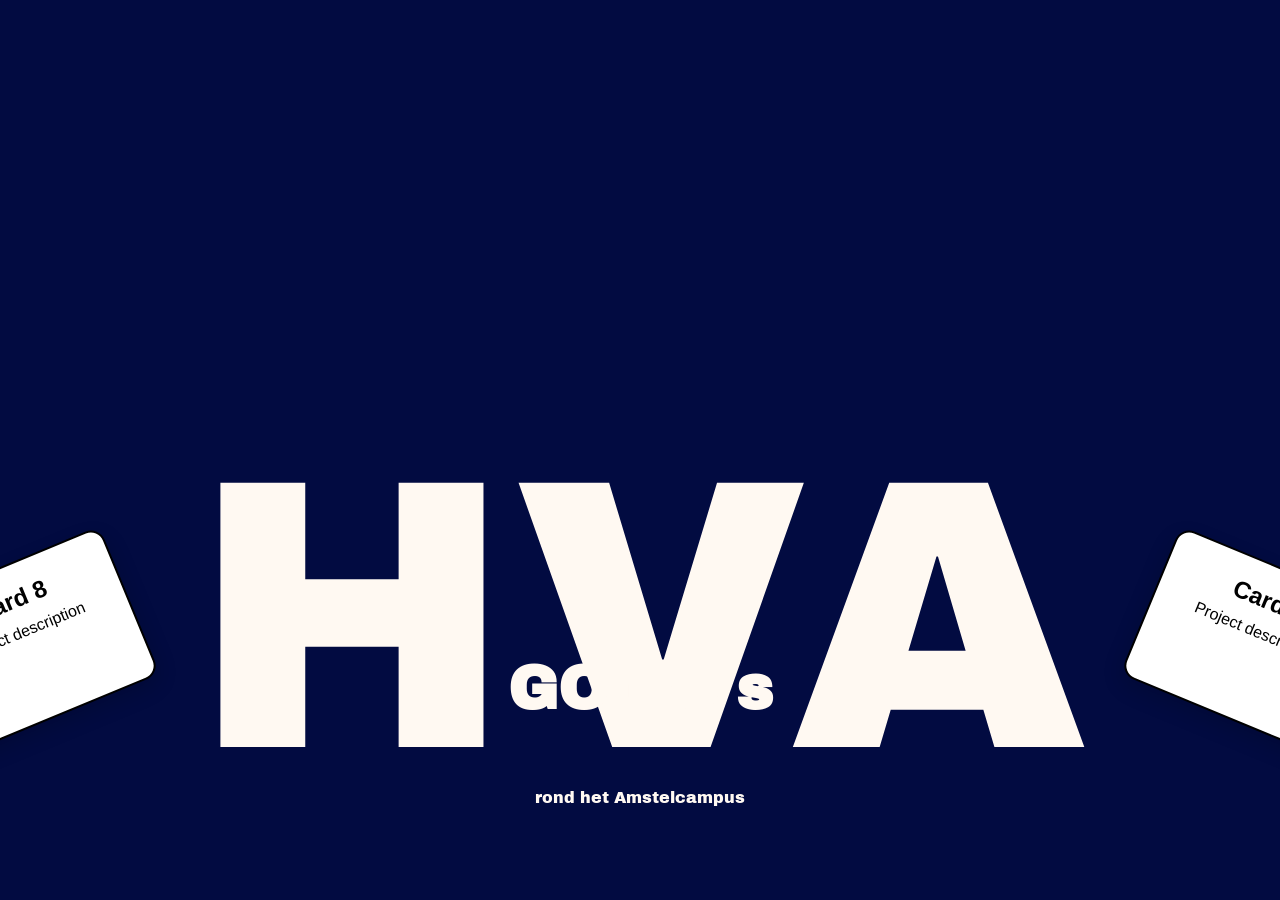
==== goto-page/index.html @ 212cba42 "locatia pagina" ====
<!DOCTYPE html>
<html lang="en">
<head>
    <meta charset="UTF-8">
    <meta name="viewport" content="width=device-width, initial-scale=1.0">

    <title>Circle Slider</title>

    <link rel="stylesheet" href="styles/style.css">
</head>

<body>

    <section class="slider">

        <h1 class="hva">HVA</h1>

        <div class="circle-text">
            <h1>GO-TO's</h1>
            <p>
                rond het Amstelcampus
            </p>
        </div>


        <div class="wheel-window">

            <div class="circle" id="circle">

                <article class="card">
                    <h2>Card 1</h2>
                    <p>Project description</p>
                </article>

                <article class="card">
                    <h2>Card 2</h2>
                    <p>Project description</p>
                </article>

                <article class="card">
                    <h2>Card 3</h2>
                    <p>Project description</p>
                </article>

                <article class="card">
                    <h2>Card 4</h2>
                    <p>Project description</p>
                </article>

                <article class="card">
                    <h2>Card 5</h2>
                    <p>Project description</p>
                </article>

                <article class="card">
                    <h2>Card 6</h2>
                    <p>Project description</p>
                </article>

                <article class="card">
                    <h2>Card 7</h2>
                    <p>Project description</p>
                </article>

                <article class="card">
                    <h2>Card 8</h2>
                    <p>Project description</p>
                </article>

            </div>

        </div>

    </section>


    <script src="scripts/script.js"></script>

</body>
</html>
---- goto-page/styles/style.css ----
@import url('https://fonts.googleapis.com/css2?family=Archivo+Black&family=Google+Sans:ital,opsz,wght@0,17..18,400..700;1,17..18,400..700&family=Rock+Salt&display=swap%27');
* {
    box-sizing: border-box;
}


body {
    margin: 0;

    font-family: Arial, sans-serif;

    background-color: #020b41;
}


/* Whole screen */

.slider {
    width: 100%;
    height: 100vh;

    position: relative;

    overflow: hidden;
}

/* Text that stays still */
.hva{
    color: #FFF9F2;
    font-size: 30vw; /* vw, zodat het automatische aanpast op maat van scherm */
    margin-top: 32vw; /* vw, zodat het automatische aanpast op maat van scherm */
    text-align: center;
    
   font-family: "Archivo Black", sans-serif;

   font-weight: 400;

   font-style: normal;
   position: relative;
    animation: fadeIn 1s;
}

@keyframes fadeIn{
  from{
    opacity: 0;
    top: -20px;
  }
  to{
    opacity: 1;
    top: 0;
  }
}

.circle-text {
    width: 600px;
    color: #FFF9F2;
    position: absolute;

    left: 50%;
    bottom: 90px;

    transform: translateX(-50%);

    text-align: center;

    z-index: 10;
    font-family: "Archivo Black", sans-serif;
    animation: TextIn 2s;
}

@keyframes TextIn {
    from{
        opacity: 0;
        bottom: 0;
    }
    to{
        opacity: 1;
        bottom: 90px;
    }
}

.circle-text h1 {
    margin-bottom: 5vw;
    font-size: 60px;
}


.circle-text p {
    margin: 0;

    font-size: 16px;
    line-height: 1.5;
}


/* Visible area for the cards */

.wheel-window {
    width: 1100px;
    height: 260px;

    position: absolute;

    left: 50%;
    bottom: 0;

    transform: translateX(-50%);
    animation: slideIn 2s;

}

@keyframes slideIn {
    from{
        height: 0;
    }

    to{
        height: 260px;
    }
}


/* Big rotating circle */

.circle {
    width: 3600px;
    height: 3600px;

    position: absolute;

    left: 50%;
    top: -20em;

    border-radius: 50%;

opacity: 0;

    animation:
        circleIntro 2s ease-out forwards,
        rotateCircle 200s linear 2s infinite;
}


/* Pause when hovering over the cards */

.circle:hover {
    animation-play-state: paused;
}


/* Rotation */
@keyframes circleIntro {
    from {
        opacity: 0;
        transform: translateX(-50%) rotate(-20deg);
    }

    to {
        opacity: 1;
        transform: translateX(-50%) rotate(0deg);
    }
}

@keyframes rotateCircle {

    from {
        transform: translateX(-50%) rotate(0deg);
    }

    to {
        transform: translateX(-50%) rotate(360deg);
    }

}


/* Cards */

.card {
    width: 220px;
    height: 160px;

    position: absolute;

    padding: 20px;

    background-color: white;

    border: 2px solid black;
    border-radius: 15px;

    text-align: center;

    box-shadow: 0 8px 20px rgba(0, 0, 0, 0.15);

    /* --rotate is set by animation.js, --scale changes on hover below */
    transform: translate(-50%, -50%) rotate(var(--rotate, 0deg)) scale(var(--scale, 1));

    transition: transform 0.3s ease, box-shadow 0.3s ease;
}


/* Zoom in the card the mouse is over */

.card:hover {
    --scale: 1.25;

    z-index: 5;

    box-shadow: 0 12px 28px rgba(0, 0, 0, 0.3);
}


.card h2 {
    margin: 0 0 10px;
}


.card p {
    margin: 0;
}
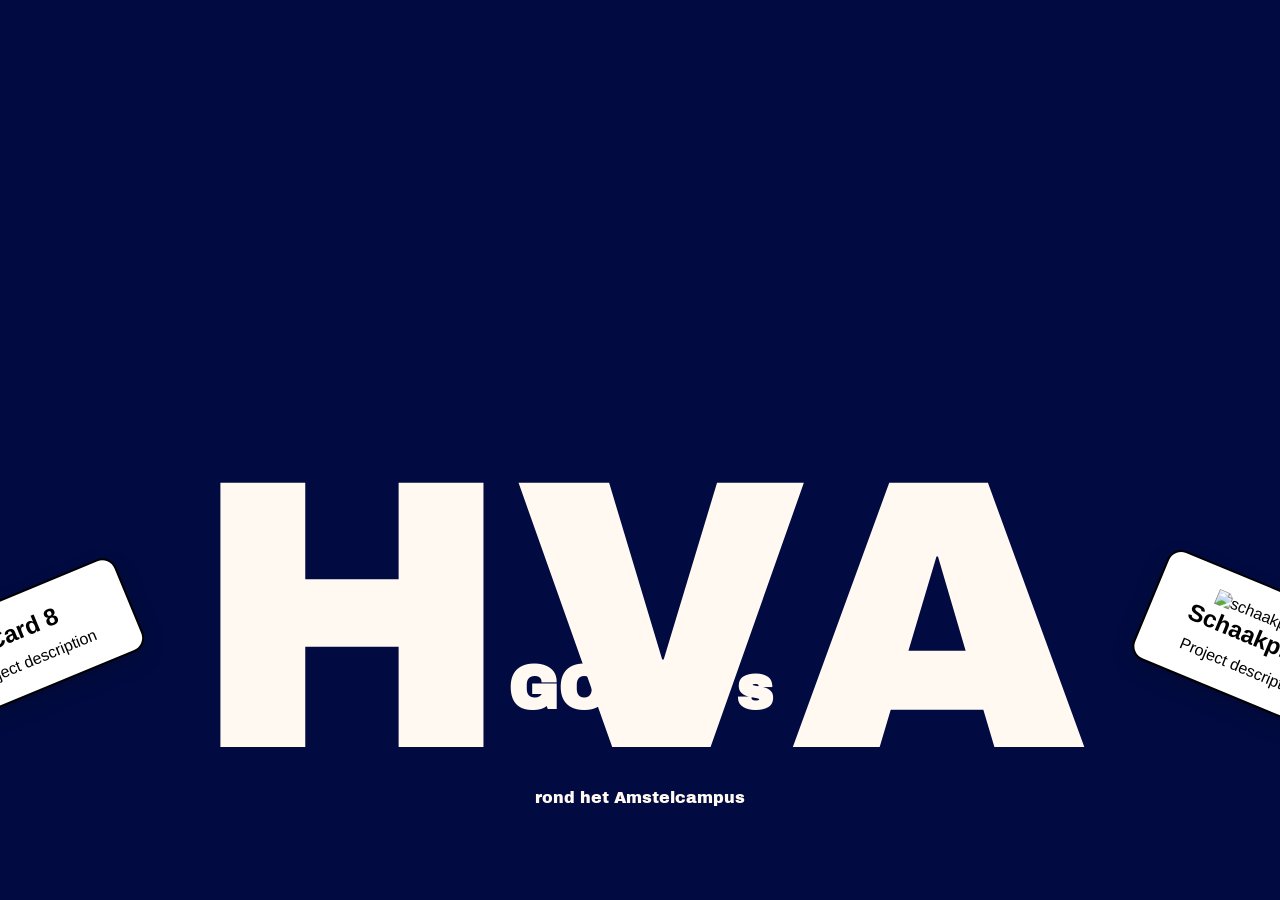
==== commit cb54aede: "assets locatie assets toegevoegd" ====
--- a/goto-page/index.html
+++ b/goto-page/index.html
@@ -13,7 +13,7 @@
 
     <section class="slider">
 
-        <h1 class="hva">HVA</h1>
+        <h2 class="hva">HVA</h1>
 
         <div class="circle-text">
             <h1>GO-TO's</h1>
@@ -28,13 +28,14 @@
             <div class="circle" id="circle">
 
                 <article class="card">
-                    <h2>Card 1</h2>
+                    <img src="assets/schaakplein.png" alt="schaakplein">
+                    <h2>Schaakplein</h2> 
                     <p>Project description</p>
                 </article>
 
                 <article class="card">
-                    <h2>Card 2</h2>
-                    <p>Project description</p>
+                    <h2>AMFI</h2>
+                    <p>Bij de AMFI kun je een ruimte vinden om rustig in te werken, leuk als je een keer in een andere omgeving wilt zitten.</p>
                 </article>
 
                 <article class="card">
--- a/goto-page/styles/style.css
+++ b/goto-page/styles/style.css
@@ -179,25 +179,20 @@
 
 .card {
     width: 220px;
-    height: 160px;
-
-    position: absolute;
-
+    height: fit-content;
+    position: absolute;
     padding: 20px;
-
     background-color: white;
-
     border: 2px solid black;
     border-radius: 15px;
-
     text-align: center;
-
     box-shadow: 0 8px 20px rgba(0, 0, 0, 0.15);
 
     /* --rotate is set by animation.js, --scale changes on hover below */
     transform: translate(-50%, -50%) rotate(var(--rotate, 0deg)) scale(var(--scale, 1));
 
     transition: transform 0.3s ease, box-shadow 0.3s ease;
+
 }
 
 
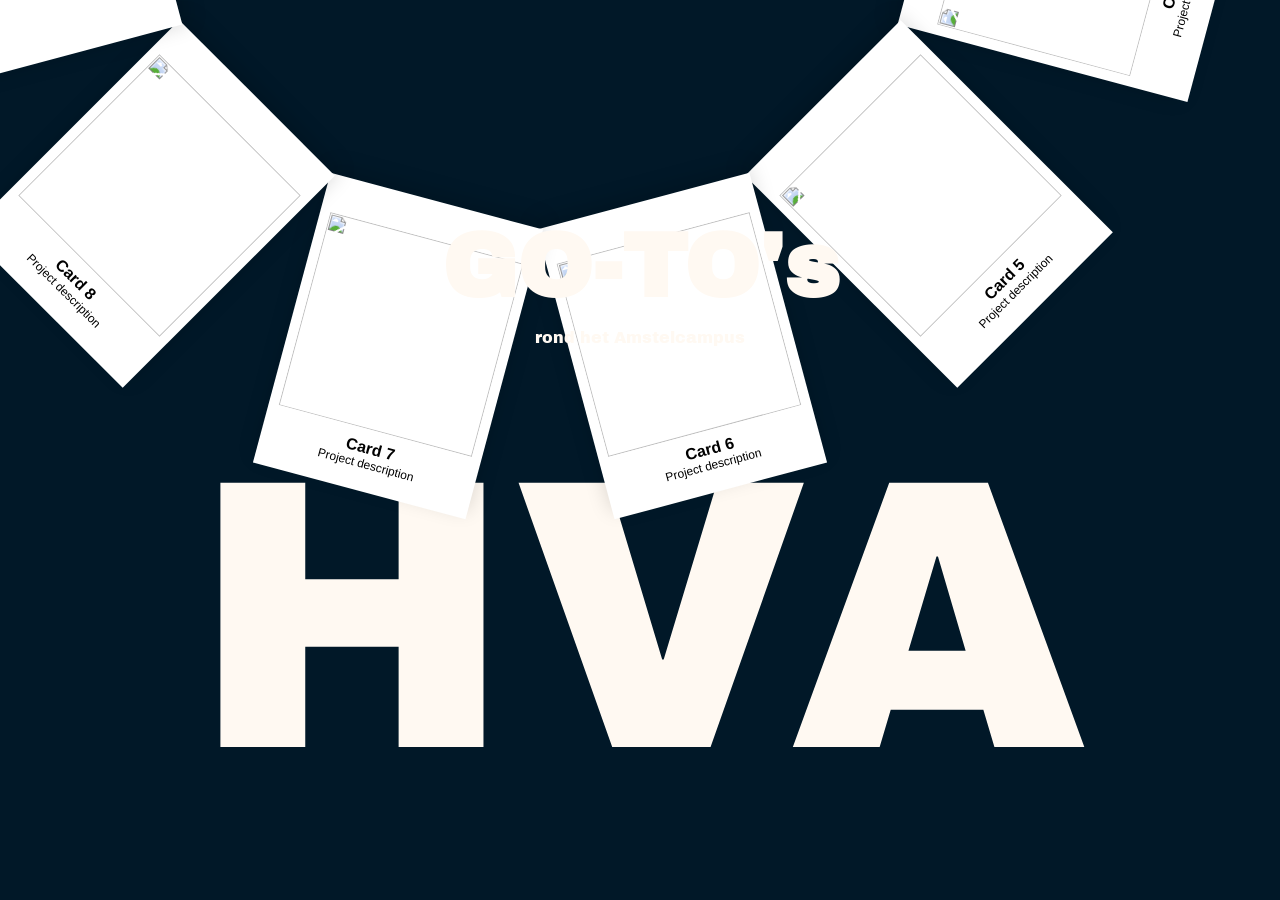
==== commit dae93238: "added imgs" ====
--- a/goto-page/index.html
+++ b/goto-page/index.html
@@ -13,7 +13,7 @@
 
     <section class="slider">
 
-        <h2 class="hva">HVA</h1>
+        <h2 class="hva">HVA</h2>
 
         <div class="circle-text">
             <h1>GO-TO's</h1>
@@ -25,47 +25,74 @@
 
         <div class="wheel-window">
 
-            <div class="circle" id="circle">
+            <div class="circle inverted" id="circle" data-radius="550">
 
                 <article class="card">
-                    <img src="assets/schaakplein.png" alt="schaakplein">
+                    <p>Project description</p>
                     <h2>Schaakplein</h2> 
-                    <p>Project description</p>
+                    <img src="../assets/Schaakplein.png">
                 </article>
 
                 <article class="card">
+                    <p>Bij de AMFI kun je een ruimte vinden om rustig in te werken, leuk als je een keer in een andere omgeving wilt zitten.</p>
                     <h2>AMFI</h2>
-                    <p>Bij de AMFI kun je een ruimte vinden om rustig in te werken, leuk als je een keer in een andere omgeving wilt zitten.</p>
+                    <img src="../assets/AMFI.png">
                 </article>
 
                 <article class="card">
+                    <p>Project description</p>
                     <h2>Card 3</h2>
-                    <p>Project description</p>
+                    <img src="../assets/bibliotheek-wibaut.png">
                 </article>
 
                 <article class="card">
-                    <h2>Card 4</h2>
                     <p>Project description</p>
+                    <h2>Card 3</h2>
+                    <img src="../assets/cafe-ko.png">
                 </article>
 
                 <article class="card">
+                    <p>Project description</p>
                     <h2>Card 5</h2>
-                    <p>Project description</p>
+                    <img src="../assets/kantine-wibaut.png">
                 </article>
 
                 <article class="card">
+                    <p>Project description</p>
                     <h2>Card 6</h2>
-                    <p>Project description</p>
+                    <img src="../assets/stellingkast-patta-wibaut.png">
                 </article>
 
                 <article class="card">
+                    <p>Project description</p>
                     <h2>Card 7</h2>
-                    <p>Project description</p>
+                    <img src="../assets/wibautplein.png">
                 </article>
 
                 <article class="card">
+                    <p>Project description</p>
                     <h2>Card 8</h2>
+                    <img src="../assets/yusu.png">
+                </article>
+
+                 <article class="card">
                     <p>Project description</p>
+                    <h2>Card 9</h2>
+                </article>
+
+                 <article class="card">
+                    <p>Project description</p>
+                    <h2>Card 10</h2>
+                </article>
+
+                 <article class="card">
+                    <p>Project description</p>
+                    <h2>Card 11</h2>
+                </article>
+
+                 <article class="card">
+                    <p>Project description</p>
+                    <h2>Card 12</h2>
                 </article>
 
             </div>
--- a/goto-page/styles/style.css
+++ b/goto-page/styles/style.css
@@ -10,7 +10,7 @@
 
     font-family: Arial, sans-serif;
 
-    background-color: #020b41;
+    background-color: #011828;
 }
 
 
@@ -58,7 +58,7 @@
     position: absolute;
 
     left: 50%;
-    bottom: 90px;
+    bottom: 43vw;
 
     transform: translateX(-50%);
 
@@ -66,7 +66,7 @@
 
     z-index: 10;
     font-family: "Archivo Black", sans-serif;
-    animation: TextIn 2s;
+    /* animation: TextIn 2s; */
 }
 
 @keyframes TextIn {
@@ -81,25 +81,21 @@
 }
 
 .circle-text h1 {
-    margin-bottom: 5vw;
-    font-size: 60px;
-}
-
+    margin: 0 0 10px;
+    font-size: 90px;
+}
 
 .circle-text p {
     margin: 0;
-
     font-size: 16px;
     line-height: 1.5;
 }
 
-
 /* Visible area for the cards */
 
 .wheel-window {
-    width: 1100px;
-    height: 260px;
-
+    width: 110vw;
+    height: 700px;
     position: absolute;
 
     left: 50%;
@@ -110,35 +106,24 @@
 
 }
 
-@keyframes slideIn {
-    from{
-        height: 0;
-    }
-
-    to{
-        height: 260px;
-    }
-}
-
-
 /* Big rotating circle */
 
 .circle {
-    width: 3600px;
-    height: 3600px;
+    width: 950px;
+    height: 950px;
 
     position: absolute;
 
     left: 50%;
-    top: -20em;
+    top: -760px;
 
     border-radius: 50%;
 
-opacity: 0;
+    opacity: 0;
 
     animation:
         circleIntro 2s ease-out forwards,
-        rotateCircle 200s linear 2s infinite;
+        rotateCircle 35s linear 2s infinite;
 }
 
 
@@ -174,44 +159,55 @@
 
 }
 
-
 /* Cards */
 
 .card {
     width: 220px;
-    height: fit-content;
+    height: 300px;
     position: absolute;
     padding: 20px;
     background-color: white;
-    border: 2px solid black;
-    border-radius: 15px;
-    text-align: center;
+    border: 0px solid black;
     box-shadow: 0 8px 20px rgba(0, 0, 0, 0.15);
+    display: flex;
+    align-items: center;
+    flex-direction: column;
 
     /* --rotate is set by animation.js, --scale changes on hover below */
     transform: translate(-50%, -50%) rotate(var(--rotate, 0deg)) scale(var(--scale, 1));
 
     transition: transform 0.3s ease, box-shadow 0.3s ease;
 
-}
-
+    p{
+        text-align: left;
+        transform: rotate(180deg);
+        font-size: 12px;
+    }
+
+    h2{
+        text-align: left;
+        transform: rotate(180deg);
+        font-size: 16px;
+       }
+    
+       img{
+        width: 200px;
+        height: 200px;
+        transform: rotate(180deg);
+    }
+}
 
 /* Zoom in the card the mouse is over */
-
 .card:hover {
     --scale: 1.25;
-
     z-index: 5;
-
     box-shadow: 0 12px 28px rgba(0, 0, 0, 0.3);
 }
-
 
 .card h2 {
     margin: 0 0 10px;
 }
 
-
 .card p {
     margin: 0;
 }
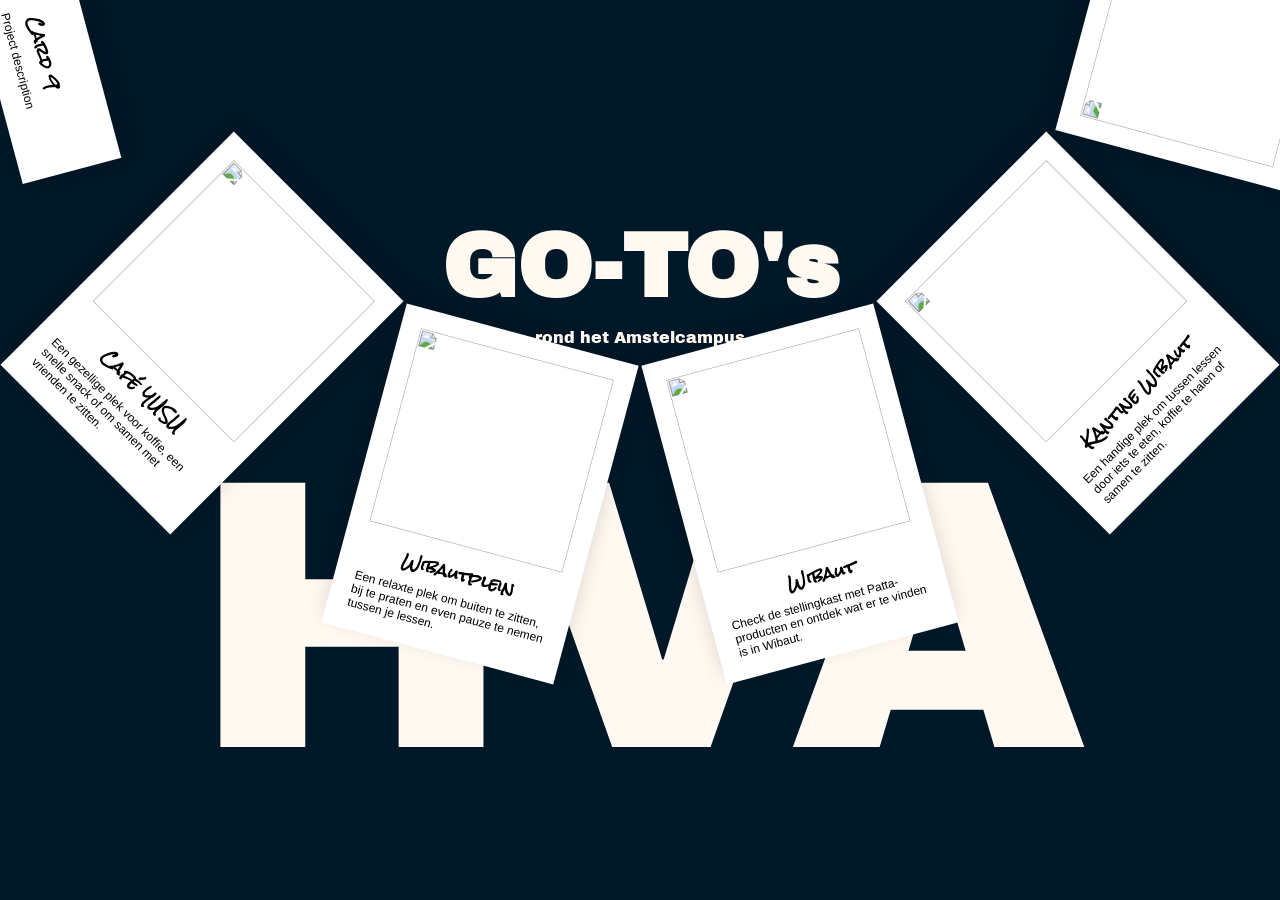
==== commit d6061cbf: "descriptions added ruimte tussen kaartjes en positie ook aangepast" ====
--- a/goto-page/index.html
+++ b/goto-page/index.html
@@ -4,7 +4,7 @@
     <meta charset="UTF-8">
     <meta name="viewport" content="width=device-width, initial-scale=1.0">
 
-    <title>Circle Slider</title>
+    <title>Go-to's op het Amstelcampus</title>
 
     <link rel="stylesheet" href="styles/style.css">
 </head>
@@ -28,50 +28,50 @@
             <div class="circle inverted" id="circle" data-radius="550">
 
                 <article class="card">
-                    <p>Project description</p>
+                    <p>Een open plek op de campus om te chillen, een potje schaak te spelen of gewoon even buiten te zijn.</p>
                     <h2>Schaakplein</h2> 
                     <img src="../assets/Schaakplein.png">
                 </article>
 
                 <article class="card">
-                    <p>Bij de AMFI kun je een ruimte vinden om rustig in te werken, leuk als je een keer in een andere omgeving wilt zitten.</p>
+                    <p>Een rustige plek om te werken, studeren of even in een andere omgeving te zitten.</p>
                     <h2>AMFI</h2>
                     <img src="../assets/AMFI.png">
                 </article>
 
                 <article class="card">
-                    <p>Project description</p>
-                    <h2>Card 3</h2>
+                    <p>Een rustige plek om te studeren, werken of even te ontsnappen aan de drukte van de campus.</p>
+                    <h2>Bibliotheek Wibaut</h2>
                     <img src="../assets/bibliotheek-wibaut.png">
                 </article>
 
                 <article class="card">
-                    <p>Project description</p>
-                    <h2>Card 3</h2>
+                    <p>Een fijne spot voor koffie, lunch of om tussen je lessen door even te chillen.</p>
+                    <h2>Café Ko</h2>
                     <img src="../assets/cafe-ko.png">
                 </article>
 
                 <article class="card">
-                    <p>Project description</p>
-                    <h2>Card 5</h2>
+                    <p>Een handige plek om tussen lessen door iets te eten, koffie te halen of samen te zitten.</p>
+                    <h2>Kantine Wibaut</h2>
                     <img src="../assets/kantine-wibaut.png">
                 </article>
 
                 <article class="card">
-                    <p>Project description</p>
-                    <h2>Card 6</h2>
+                    <p>Check de stellingkast met Patta-producten en ontdek wat er te vinden is in Wibaut.</p>
+                    <h2>Wibaut</h2>
                     <img src="../assets/stellingkast-patta-wibaut.png">
                 </article>
 
                 <article class="card">
-                    <p>Project description</p>
-                    <h2>Card 7</h2>
+                    <p>Een relaxte plek om buiten te zitten, bij te praten en even pauze te nemen tussen je lessen.</p>
+                    <h2>Wibautplein</h2>
                     <img src="../assets/wibautplein.png">
                 </article>
 
                 <article class="card">
-                    <p>Project description</p>
-                    <h2>Card 8</h2>
+                    <p>Een gezellige plek voor koffie, een snelle snack of om samen met vrienden te zitten.</p>
+                    <h2>Café YUSU</h2>
                     <img src="../assets/yusu.png">
                 </article>
 
--- a/goto-page/styles/style.css
+++ b/goto-page/styles/style.css
@@ -115,7 +115,7 @@
     position: absolute;
 
     left: 50%;
-    top: -760px;
+    top: -780px;
 
     border-radius: 50%;
 
@@ -162,8 +162,8 @@
 /* Cards */
 
 .card {
-    width: 220px;
-    height: 300px;
+    width: 240px;
+    height: auto;
     position: absolute;
     padding: 20px;
     background-color: white;
@@ -188,6 +188,7 @@
         text-align: left;
         transform: rotate(180deg);
         font-size: 16px;
+        font-family: "Rock Salt", cursive;
        }
     
        img{
@@ -199,10 +200,13 @@
 
 /* Zoom in the card the mouse is over */
 .card:hover {
-    --scale: 1.25;
+    scale: 1.15;
+    margin: 27px;
     z-index: 5;
+
     box-shadow: 0 12px 28px rgba(0, 0, 0, 0.3);
 }
+
 
 .card h2 {
     margin: 0 0 10px;
